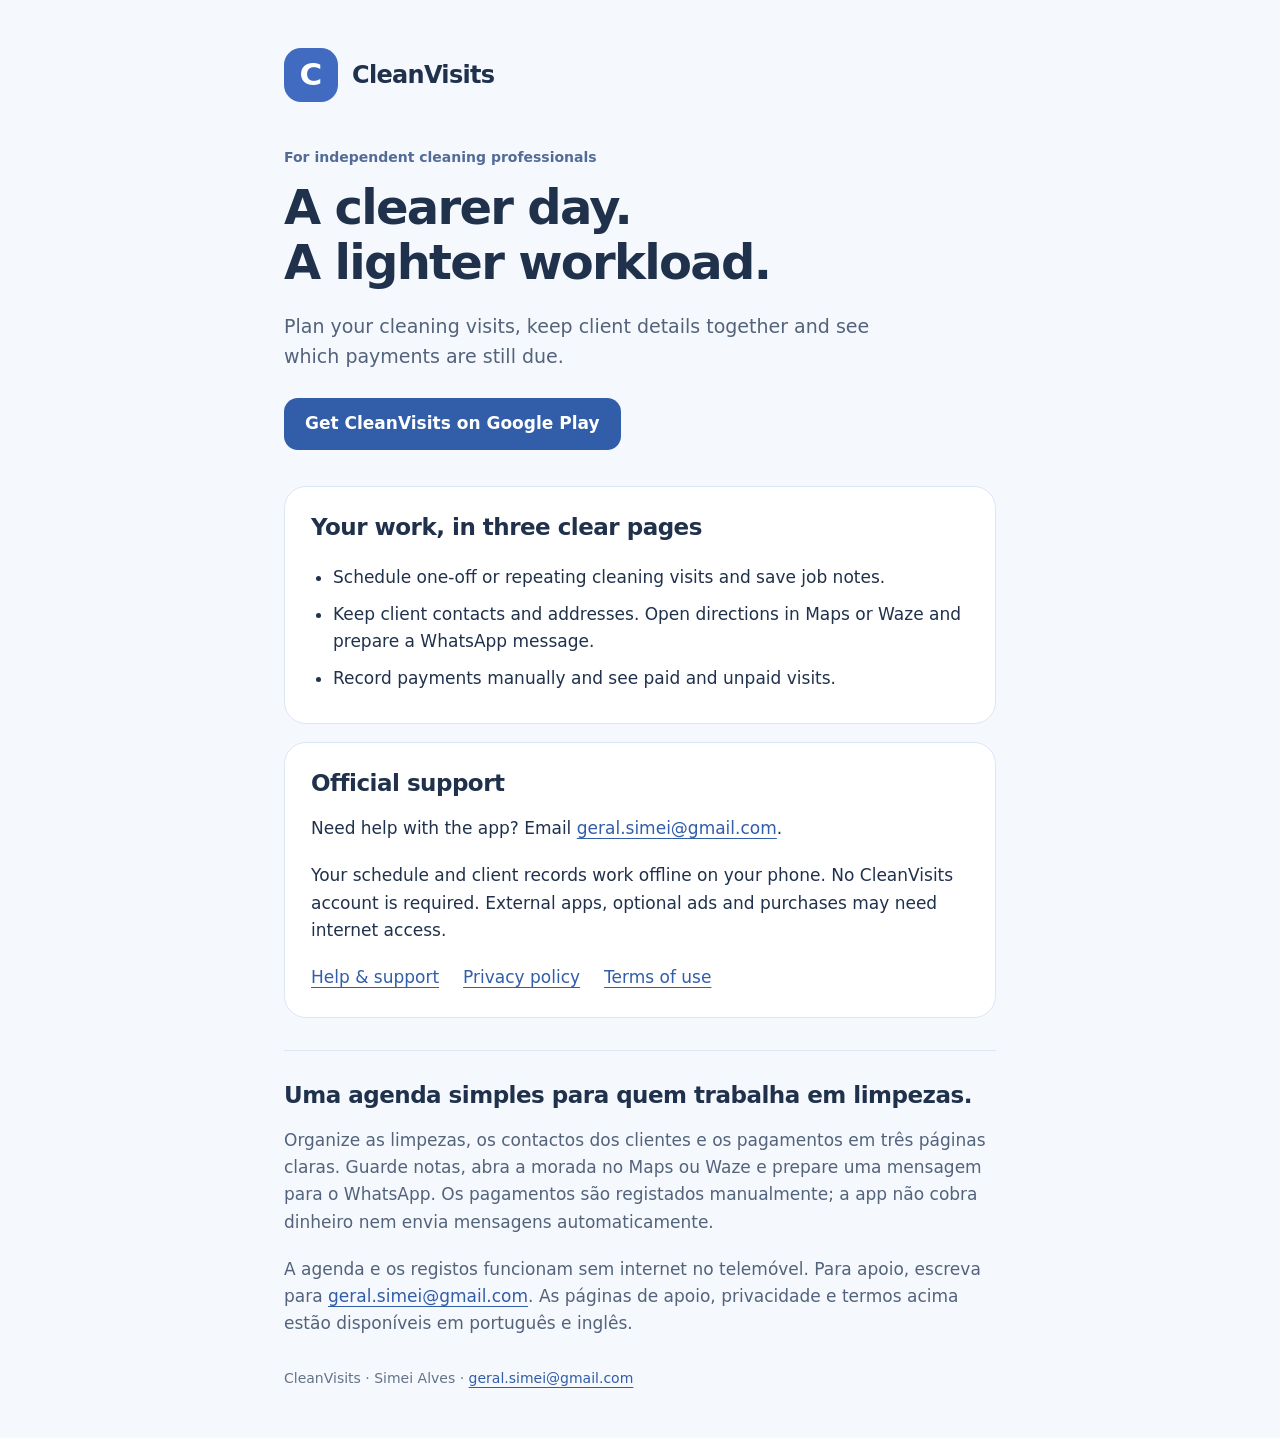
==== cleanvisits/index.html @ 43ae95d6 "Add CleanVisits developer page for Play Store and AdMob" ====
<!doctype html>
<html lang="en">
<head>
  <meta charset="utf-8">
  <meta name="viewport" content="width=device-width, initial-scale=1">
  <meta name="theme-color" content="#eef4ff">
  <meta name="description" content="CleanVisits helps independent cleaning professionals organise cleaning visits, clients and payments. Official app, support and privacy links.">
  <meta name="color-scheme" content="light">
  <link rel="canonical" href="https://simei-alves.github.io/cleanvisits/">
  <title>CleanVisits — Cleaning planner &amp; support</title>
  <style>
    :root { font: 17px/1.6 system-ui, -apple-system, BlinkMacSystemFont, "Segoe UI", sans-serif; color: #20314c; background: #f5f8fd; }
    * { box-sizing: border-box; }
    body { margin: 0; }
    main { max-width: 760px; margin: 0 auto; padding: 48px 24px; }
    header { display: flex; align-items: center; gap: 14px; margin-bottom: 44px; }
    .mark { display: grid; place-items: center; width: 54px; height: 54px; border-radius: 17px; background: #416bc0; color: white; font-size: 31px; font-weight: 750; }
    .brand { font-size: 24px; font-weight: 750; letter-spacing: -.7px; }
    .eyebrow { color: #526c97; font-size: 14px; margin: 0 0 12px; font-weight: 650; }
    h1 { font-size: clamp(32px, 7vw, 48px); line-height: 1.13; letter-spacing: -1.7px; margin: 0 0 22px; max-width: 620px; }
    h2 { font-size: 23px; line-height: 1.3; letter-spacing: -.5px; margin: 0 0 16px; }
    p { margin: 0 0 20px; }
    .intro { max-width: 620px; color: #53637b; font-size: 19px; }
    .download { display: inline-flex; align-items: center; min-height: 52px; padding: 12px 21px; border-radius: 14px; background: #315da9; color: white; text-decoration: none; font-weight: 650; margin: 6px 0 36px; }
    .download:hover { background: #244b8d; }
    section { background: #fff; border: 1px solid #dde6f4; padding: 26px; border-radius: 22px; margin: 0 0 18px; }
    ul { padding-left: 22px; margin: 0; }
    li { padding: 5px 0; }
    a { color: #315da9; text-underline-offset: 4px; }
    a:focus-visible { outline: 3px solid #80a7eb; outline-offset: 5px; }
    .links { display: flex; gap: 12px 24px; flex-wrap: wrap; margin-top: 12px; }
    .pt { margin-top: 32px; padding-top: 30px; border-top: 1px solid #dde6f4; color: #53637b; }
    .pt h2 { color: #20314c; }
    footer { color: #657389; font-size: 14px; margin-top: 30px; }
    @media (max-width: 460px) { main { padding: 30px 18px; } header { margin-bottom: 34px; } section { padding: 22px; } }
  </style>
</head>
<body>
<main>
  <header><span class="mark" aria-hidden="true">C</span><span class="brand">CleanVisits</span></header>
  <p class="eyebrow">For independent cleaning professionals</p>
  <h1>A clearer day.<br>A lighter workload.</h1>
  <p class="intro">Plan your cleaning visits, keep client details together and see which payments are still due.</p>
  <a class="download" href="https://play.google.com/store/apps/details?id=app.cleanvisits.mobile">Get CleanVisits on Google Play</a>
  <section aria-labelledby="features">
    <h2 id="features">Your work, in three clear pages</h2>
    <ul>
      <li>Schedule one-off or repeating cleaning visits and save job notes.</li>
      <li>Keep client contacts and addresses. Open directions in Maps or Waze and prepare a WhatsApp message.</li>
      <li>Record payments manually and see paid and unpaid visits.</li>
    </ul>
  </section>
  <section aria-labelledby="support">
    <h2 id="support">Official support</h2>
    <p>Need help with the app? Email <a href="mailto:geral.simei@gmail.com">geral.simei@gmail.com</a>.</p>
    <p>Your schedule and client records work offline on your phone. No CleanVisits account is required. External apps, optional ads and purchases may need internet access.</p>
    <nav class="links" aria-label="Support and policies">
      <a href="https://cleanvisits.simei-alves.chatgpt.site/support/">Help &amp; support</a>
      <a href="https://cleanvisits.simei-alves.chatgpt.site/privacy/">Privacy policy</a>
      <a href="https://cleanvisits.simei-alves.chatgpt.site/terms/">Terms of use</a>
    </nav>
  </section>
  <div class="pt" lang="pt-PT">
    <h2>Uma agenda simples para quem trabalha em limpezas.</h2>
    <p>Organize as limpezas, os contactos dos clientes e os pagamentos em três páginas claras. Guarde notas, abra a morada no Maps ou Waze e prepare uma mensagem para o WhatsApp. Os pagamentos são registados manualmente; a app não cobra dinheiro nem envia mensagens automaticamente.</p>
    <p>A agenda e os registos funcionam sem internet no telemóvel. Para apoio, escreva para <a href="mailto:geral.simei@gmail.com">geral.simei@gmail.com</a>. As páginas de apoio, privacidade e termos acima estão disponíveis em português e inglês.</p>
  </div>
  <footer>CleanVisits · Simei Alves · <a href="mailto:geral.simei@gmail.com">geral.simei@gmail.com</a></footer>
</main>
</body>
</html>
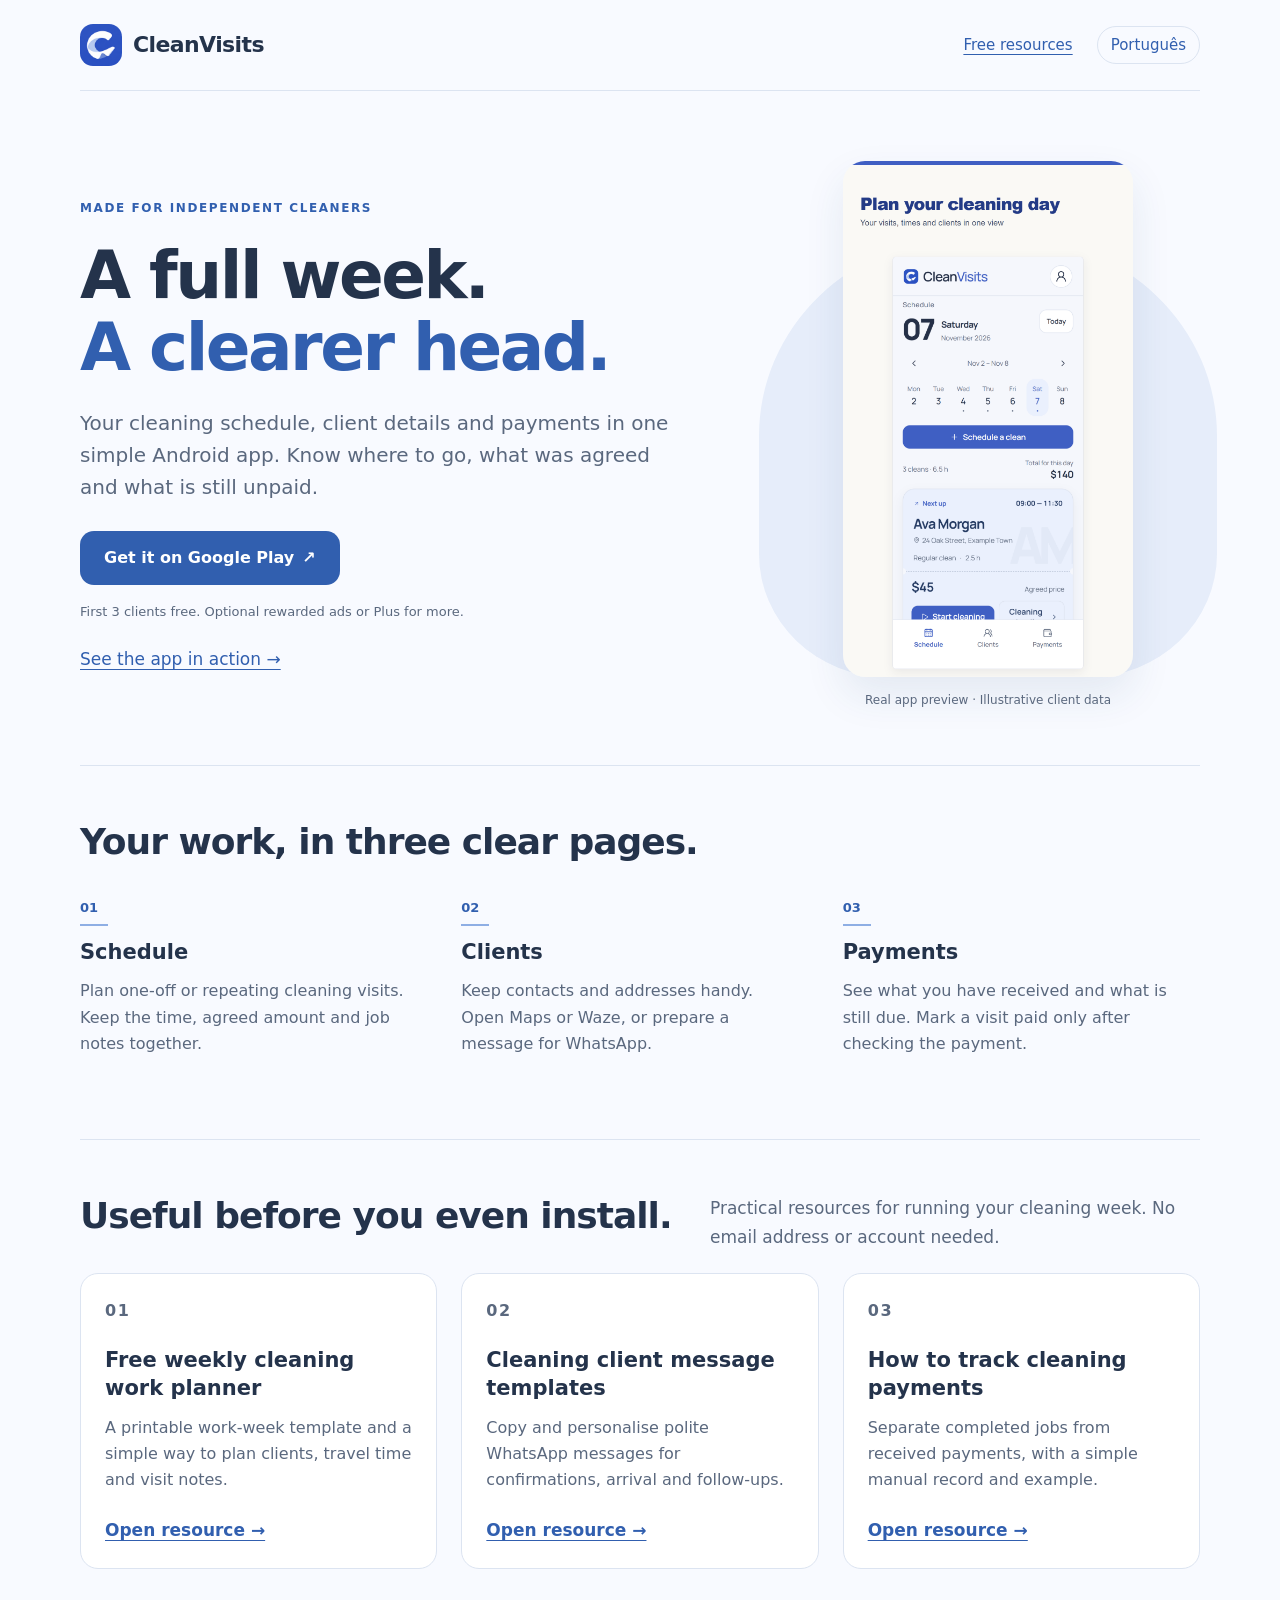
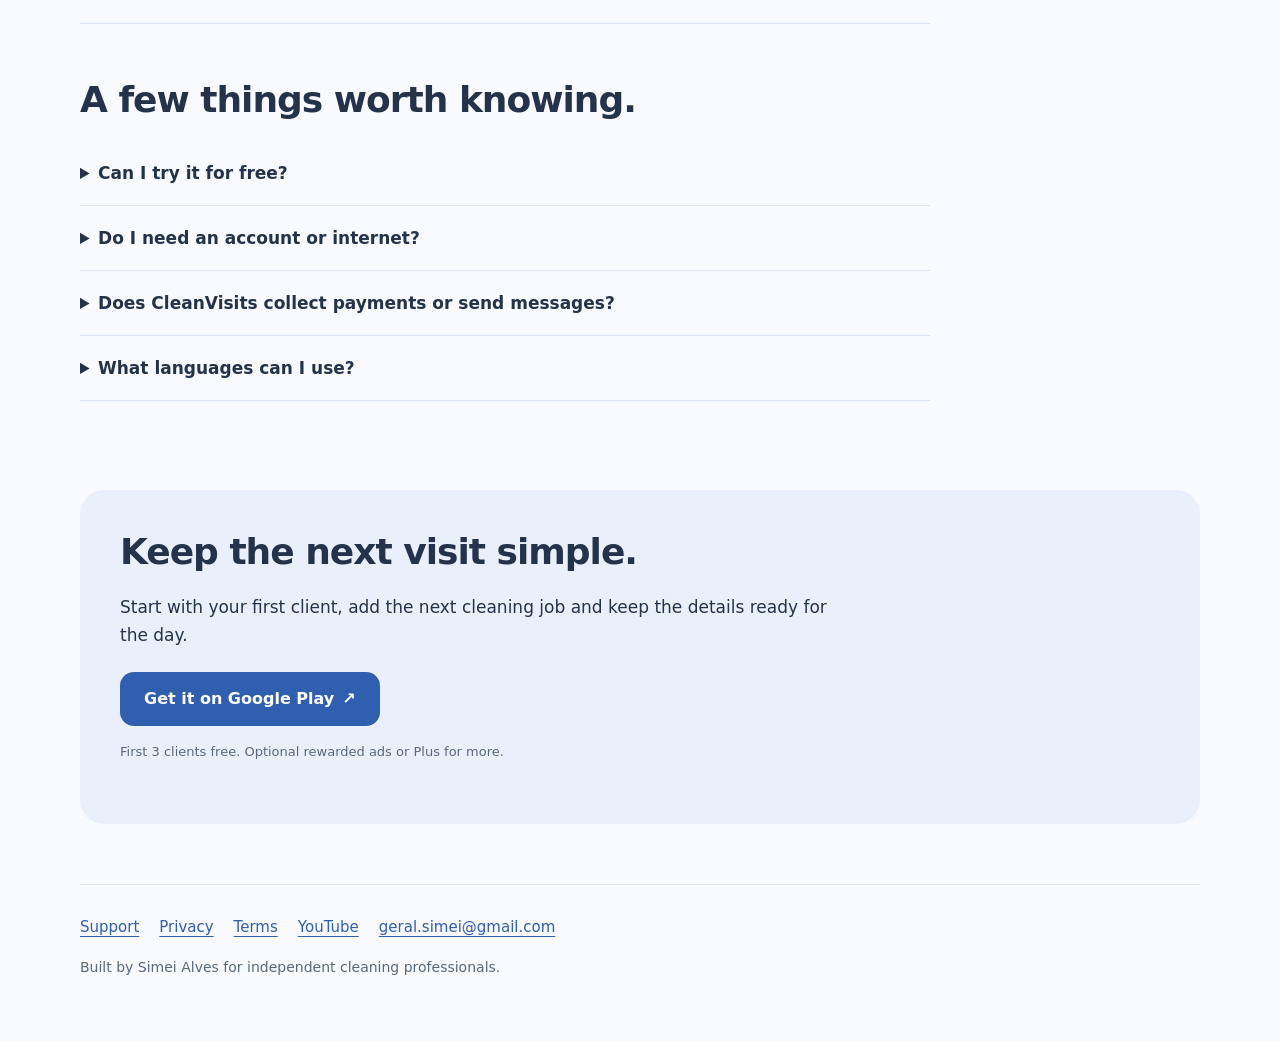
==== commit 14c00e76: "Add bilingual CleanVisits resources and organic install paths" ====
--- a/cleanvisits/index.html
+++ b/cleanvisits/index.html
@@ -1,71 +1 @@
-<!doctype html>
-<html lang="en">
-<head>
-  <meta charset="utf-8">
-  <meta name="viewport" content="width=device-width, initial-scale=1">
-  <meta name="theme-color" content="#eef4ff">
-  <meta name="description" content="CleanVisits helps independent cleaning professionals organise cleaning visits, clients and payments. Official app, support and privacy links.">
-  <meta name="color-scheme" content="light">
-  <link rel="canonical" href="https://simei-alves.github.io/cleanvisits/">
-  <title>CleanVisits — Cleaning planner &amp; support</title>
-  <style>
-    :root { font: 17px/1.6 system-ui, -apple-system, BlinkMacSystemFont, "Segoe UI", sans-serif; color: #20314c; background: #f5f8fd; }
-    * { box-sizing: border-box; }
-    body { margin: 0; }
-    main { max-width: 760px; margin: 0 auto; padding: 48px 24px; }
-    header { display: flex; align-items: center; gap: 14px; margin-bottom: 44px; }
-    .mark { display: grid; place-items: center; width: 54px; height: 54px; border-radius: 17px; background: #416bc0; color: white; font-size: 31px; font-weight: 750; }
-    .brand { font-size: 24px; font-weight: 750; letter-spacing: -.7px; }
-    .eyebrow { color: #526c97; font-size: 14px; margin: 0 0 12px; font-weight: 650; }
-    h1 { font-size: clamp(32px, 7vw, 48px); line-height: 1.13; letter-spacing: -1.7px; margin: 0 0 22px; max-width: 620px; }
-    h2 { font-size: 23px; line-height: 1.3; letter-spacing: -.5px; margin: 0 0 16px; }
-    p { margin: 0 0 20px; }
-    .intro { max-width: 620px; color: #53637b; font-size: 19px; }
-    .download { display: inline-flex; align-items: center; min-height: 52px; padding: 12px 21px; border-radius: 14px; background: #315da9; color: white; text-decoration: none; font-weight: 650; margin: 6px 0 36px; }
-    .download:hover { background: #244b8d; }
-    section { background: #fff; border: 1px solid #dde6f4; padding: 26px; border-radius: 22px; margin: 0 0 18px; }
-    ul { padding-left: 22px; margin: 0; }
-    li { padding: 5px 0; }
-    a { color: #315da9; text-underline-offset: 4px; }
-    a:focus-visible { outline: 3px solid #80a7eb; outline-offset: 5px; }
-    .links { display: flex; gap: 12px 24px; flex-wrap: wrap; margin-top: 12px; }
-    .pt { margin-top: 32px; padding-top: 30px; border-top: 1px solid #dde6f4; color: #53637b; }
-    .pt h2 { color: #20314c; }
-    footer { color: #657389; font-size: 14px; margin-top: 30px; }
-    @media (max-width: 460px) { main { padding: 30px 18px; } header { margin-bottom: 34px; } section { padding: 22px; } }
-  </style>
-</head>
-<body>
-<main>
-  <header><span class="mark" aria-hidden="true">C</span><span class="brand">CleanVisits</span></header>
-  <p class="eyebrow">For independent cleaning professionals</p>
-  <h1>A clearer day.<br>A lighter workload.</h1>
-  <p class="intro">Plan your cleaning visits, keep client details together and see which payments are still due.</p>
-  <a class="download" href="https://play.google.com/store/apps/details?id=app.cleanvisits.mobile">Get CleanVisits on Google Play</a>
-  <section aria-labelledby="features">
-    <h2 id="features">Your work, in three clear pages</h2>
-    <ul>
-      <li>Schedule one-off or repeating cleaning visits and save job notes.</li>
-      <li>Keep client contacts and addresses. Open directions in Maps or Waze and prepare a WhatsApp message.</li>
-      <li>Record payments manually and see paid and unpaid visits.</li>
-    </ul>
-  </section>
-  <section aria-labelledby="support">
-    <h2 id="support">Official support</h2>
-    <p>Need help with the app? Email <a href="mailto:geral.simei@gmail.com">geral.simei@gmail.com</a>.</p>
-    <p>Your schedule and client records work offline on your phone. No CleanVisits account is required. External apps, optional ads and purchases may need internet access.</p>
-    <nav class="links" aria-label="Support and policies">
-      <a href="https://cleanvisits.simei-alves.chatgpt.site/support/">Help &amp; support</a>
-      <a href="https://cleanvisits.simei-alves.chatgpt.site/privacy/">Privacy policy</a>
-      <a href="https://cleanvisits.simei-alves.chatgpt.site/terms/">Terms of use</a>
-    </nav>
-  </section>
-  <div class="pt" lang="pt-PT">
-    <h2>Uma agenda simples para quem trabalha em limpezas.</h2>
-    <p>Organize as limpezas, os contactos dos clientes e os pagamentos em três páginas claras. Guarde notas, abra a morada no Maps ou Waze e prepare uma mensagem para o WhatsApp. Os pagamentos são registados manualmente; a app não cobra dinheiro nem envia mensagens automaticamente.</p>
-    <p>A agenda e os registos funcionam sem internet no telemóvel. Para apoio, escreva para <a href="mailto:geral.simei@gmail.com">geral.simei@gmail.com</a>. As páginas de apoio, privacidade e termos acima estão disponíveis em português e inglês.</p>
-  </div>
-  <footer>CleanVisits · Simei Alves · <a href="mailto:geral.simei@gmail.com">geral.simei@gmail.com</a></footer>
-</main>
-</body>
-</html>
+<!doctype html><html lang="en"><head><meta charset="utf-8"><meta name="viewport" content="width=device-width,initial-scale=1"><title>CleanVisits — Cleaning Schedule &amp; Client Planner for Android</title><meta name="description" content="Plan cleaning jobs, organise clients, prepare WhatsApp messages and track manual payments. Try CleanVisits for Android with your first 3 clients free."><meta name="theme-color" content="#f8faff"><link rel="canonical" href="https://simei-alves.github.io/cleanvisits/"><link rel="alternate" hreflang="en" href="https://simei-alves.github.io/cleanvisits/"><link rel="alternate" hreflang="pt-BR" href="https://simei-alves.github.io/cleanvisits/pt-br/"><link rel="alternate" hreflang="x-default" href="https://simei-alves.github.io/cleanvisits/"><meta property="og:type" content="website"><meta property="og:title" content="CleanVisits — Cleaning Schedule &amp; Client Planner for Android"><meta property="og:description" content="Plan cleaning jobs, organise clients, prepare WhatsApp messages and track manual payments. Try CleanVisits for Android with your first 3 clients free."><meta property="og:url" content="https://simei-alves.github.io/cleanvisits/"><meta property="og:image" content="https://simei-alves.github.io/cleanvisits/assets/icon.png"><meta property="og:site_name" content="CleanVisits"><meta name="twitter:card" content="summary"><link rel="icon" href="/cleanvisits/assets/icon.png"><link rel="stylesheet" href="/cleanvisits/assets/site.css"><script type="application/ld+json">{"@context": "https://schema.org", "@type": "SoftwareApplication", "name": "CleanVisits — Cleaning Schedule & Client Planner for Android", "description": "Plan cleaning jobs, organise clients, prepare WhatsApp messages and track manual payments. Try CleanVisits for Android with your first 3 clients free.", "url": "https://simei-alves.github.io/cleanvisits/", "inLanguage": "en", "operatingSystem": "Android", "applicationCategory": "BusinessApplication", "downloadUrl": "https://play.google.com/store/apps/details?id=app.cleanvisits.mobile&referrer=utm_source%3Dcleanvisits_website%26utm_medium%3Dorganic%26utm_campaign%3Devergreen_resources%26utm_content%3Dhome-en", "author": {"@type": "Person", "name": "Simei Alves"}, "offers": {"@type": "Offer", "price": "0", "priceCurrency": "EUR"}}</script><script defer src="/cleanvisits/assets/site.js"></script></head><body><a class="skip" href="#main">Skip to content</a><div class="wrap"><header><a class="brand" href="/cleanvisits/"><img src="/cleanvisits/assets/icon.png" width="42" height="42" alt="">CleanVisits</a><nav aria-label="Main navigation"><a class="guides-nav" href="/cleanvisits/#resources">Free resources</a><a class="language" lang="pt-BR" href="https://simei-alves.github.io/cleanvisits/pt-br/">Português</a></nav></header><main id="main"><section class="hero"><div><p class="eyebrow">Made for independent cleaners</p><h1>A full week.<br><em>A clearer head.</em></h1><p class="lead">Your cleaning schedule, client details and payments in one simple Android app. Know where to go, what was agreed and what is still unpaid.</p><div class="actions"><a class="button" href="https://play.google.com/store/apps/details?id=app.cleanvisits.mobile&amp;referrer=utm_source%3Dcleanvisits_website%26utm_medium%3Dorganic%26utm_campaign%3Devergreen_resources%26utm_content%3Dhome-en">Get it on Google Play <span aria-hidden="true">↗</span></a></div><p class="fine">First 3 clients free. Optional rewarded ads or Plus for more.</p><a href="https://www.youtube.com/watch?v=NJuPcZrZ4kE">See the app in action →</a></div><figure class="showcase"><img src="/cleanvisits/assets/app-en.png" width="1080" height="1920" alt="CleanVisits cleaning schedule showing example visits and times" fetchpriority="high"><figcaption>Real app preview · Illustrative client data</figcaption></figure></section><section class="section"><h2>Your work, in three clear pages.</h2><div class="features"><article class="feature"><span class="number">01</span><h3>Schedule</h3><p>Plan one-off or repeating cleaning visits. Keep the time, agreed amount and job notes together.</p></article><article class="feature"><span class="number">02</span><h3>Clients</h3><p>Keep contacts and addresses handy. Open Maps or Waze, or prepare a message for WhatsApp.</p></article><article class="feature"><span class="number">03</span><h3>Payments</h3><p>See what you have received and what is still due. Mark a visit paid only after checking the payment.</p></article></div></section><section class="section" id="resources"><div class="section-head"><h2>Useful before you even install.</h2><p>Practical resources for running your cleaning week. No email address or account needed.</p></div><div class="resources"><article class="resource"><p class="eyebrow">01</p><h3>Free weekly cleaning work planner</h3><p>A printable work-week template and a simple way to plan clients, travel time and visit notes.</p><a href="/cleanvisits/cleaning-weekly-planner.html">Open resource →</a></article><article class="resource"><p class="eyebrow">02</p><h3>Cleaning client message templates</h3><p>Copy and personalise polite WhatsApp messages for confirmations, arrival and follow-ups.</p><a href="/cleanvisits/cleaning-client-message-templates.html">Open resource →</a></article><article class="resource"><p class="eyebrow">03</p><h3>How to track cleaning payments</h3><p>Separate completed jobs from received payments, with a simple manual record and example.</p><a href="/cleanvisits/track-cleaning-payments.html">Open resource →</a></article></div></section><section class="section faq"><h2>A few things worth knowing.</h2><details><summary>Can I try it for free?</summary><p>Yes. Start with 3 clients free. Additional clients can be unlocked with optional rewarded ads when available, or with Plus. Plus removes ads and unlocks all features. Check Google Play for the current local subscription price.</p></details><details><summary>Do I need an account or internet?</summary><p>No CleanVisits account is required. Your schedule and client records work offline on your phone. Ads, subscriptions, navigation and WhatsApp may need internet access or another app.</p></details><details><summary>Does CleanVisits collect payments or send messages?</summary><p>Payments are recorded manually. CleanVisits does not charge clients. WhatsApp messages are prepared for you to review and send yourself.</p></details><details><summary>What languages can I use?</summary><p>The app includes 20 interface languages. Choose your language when you first open it, or change it in the profile.</p></details></section><aside class="closing no-print"><h2>Keep the next visit simple.</h2><p>Start with your first client, add the next cleaning job and keep the details ready for the day.</p><a class="button" href="https://play.google.com/store/apps/details?id=app.cleanvisits.mobile&amp;referrer=utm_source%3Dcleanvisits_website%26utm_medium%3Dorganic%26utm_campaign%3Devergreen_resources%26utm_content%3Dhome-bottom-en">Get it on Google Play <span aria-hidden="true">↗</span></a><p class="fine" style="margin-top:15px">First 3 clients free. Optional rewarded ads or Plus for more.</p></aside></main><footer><nav class="footer-links" aria-label="Help and information"><a href="https://cleanvisits.simei-alves.chatgpt.site/support/">Support</a><a href="https://cleanvisits.simei-alves.chatgpt.site/privacy/">Privacy</a><a href="https://cleanvisits.simei-alves.chatgpt.site/terms/">Terms</a><a href="https://www.youtube.com/@CleanVisits">YouTube</a><a href="mailto:geral.simei@gmail.com">geral.simei@gmail.com</a></nav><p>Built by Simei Alves for independent cleaning professionals.</p></footer></div></body></html>
--- a/cleanvisits/assets/site.css
+++ b/cleanvisits/assets/site.css
@@ -0,0 +1,5 @@
+
+:root{font:17px/1.65 system-ui,-apple-system,BlinkMacSystemFont,"Segoe UI",sans-serif;color:#24334b;background:#f8faff;color-scheme:light;--blue:#315faf;--muted:#5a687e;--line:#dce4f1}*{box-sizing:border-box}body{margin:0}a{color:var(--blue);text-underline-offset:4px}a:hover{text-decoration-thickness:2px}a:focus-visible,button:focus-visible,input:focus-visible,textarea:focus-visible{outline:3px solid #648dde;outline-offset:5px}button,input,textarea{font:inherit}button{cursor:pointer}.wrap{width:min(1120px,calc(100% - 48px));margin:auto}.skip{position:absolute;left:20px;top:-100px;background:white;padding:12px;z-index:5}.skip:focus{top:12px}header{display:flex;align-items:center;justify-content:space-between;gap:24px;padding:24px 0;border-bottom:1px solid var(--line)}.brand{display:flex;align-items:center;gap:11px;font-size:22px;font-weight:750;letter-spacing:-.6px;color:inherit;text-decoration:none}.brand img{width:42px;height:42px;border-radius:13px}nav{display:flex;align-items:center;gap:24px;font-size:15px}.language{border:1px solid var(--line);border-radius:99px;padding:6px 13px;text-decoration:none}.eyebrow{font-size:12px;font-weight:750;letter-spacing:1.6px;color:var(--blue);text-transform:uppercase}.hero{display:grid;grid-template-columns:1.2fr .8fr;gap:60px;align-items:center;padding:70px 0 55px}h1{font-size:clamp(38px,5.3vw,66px);line-height:1.08;letter-spacing:-2.5px;margin:16px 0 24px}h1 em{font-style:normal;color:var(--blue)}h2{font-size:clamp(27px,3vw,36px);line-height:1.2;letter-spacing:-1px;margin:0 0 20px}h3{font-size:21px;line-height:1.35;margin:12px 0}p{margin:0 0 22px}.lead{font-size:20px;line-height:1.6;color:var(--muted);max-width:590px}.button{display:inline-flex;align-items:center;justify-content:center;gap:8px;min-height:54px;border:1px solid transparent;border-radius:14px;padding:13px 23px;font-size:16px;font-weight:700;text-decoration:none;background:var(--blue);color:white;transition:transform .18s,background .18s}.button:hover{background:#254b8d;transform:translateY(-2px)}.button.secondary{background:white;border-color:var(--line);color:var(--blue)}.actions{display:flex;align-items:center;gap:12px;flex-wrap:wrap;margin:28px 0 16px}.fine{font-size:13px;color:var(--muted)}.showcase{margin:0;text-align:center;position:relative}.showcase:before{content:"";position:absolute;inset:14% -4% 6%;border-radius:45% 45% 28% 28%;background:#e6edfa;z-index:-1}.showcase img{width:min(100%,290px);height:auto;display:block;margin:auto;border-radius:22px;box-shadow:0 18px 40px #24477818}.showcase figcaption{font-size:12px;margin-top:14px;color:var(--muted)}.section{padding:54px 0;border-top:1px solid var(--line)}.section-head{display:flex;justify-content:space-between;align-items:start;gap:30px}.section-head p{max-width:490px;color:var(--muted)}.features,.resources{display:grid;grid-template-columns:repeat(3,1fr);gap:24px}.feature{padding:8px 20px 6px 0}.number{font-size:13px;font-weight:750;color:var(--blue);display:inline-block;border-bottom:2px solid #8eaee4;padding-bottom:6px;min-width:28px}.feature p,.resource p{color:var(--muted);font-size:16px}.resource{background:white;border:1px solid var(--line);border-radius:18px;padding:24px}.resource a{font-weight:700}.video-link{display:flex;justify-content:space-between;align-items:center;gap:25px;padding:28px 32px;border-radius:18px;background:#eaf0fb;margin:32px 0}.video-link p{margin-bottom:0}.video-link a{white-space:nowrap}.faq{max-width:850px}details{padding:18px 0;border-bottom:1px solid var(--line)}summary{cursor:pointer;font-weight:650}details p{margin:14px 0 4px;color:var(--muted)}.closing{border-radius:24px;background:#eaf0fb;padding:40px;margin:35px 0 60px}.closing h2{max-width:720px}.closing p{max-width:730px}footer{border-top:1px solid var(--line);padding:30px 0 40px;color:var(--muted);font-size:14px}.footer-links{display:flex;gap:20px;flex-wrap:wrap;margin-bottom:16px}.article{max-width:810px;margin:0 auto;padding:40px 0 50px}.breadcrumbs{font-size:14px;color:var(--muted)}.article h1{font-size:clamp(36px,4.7vw,54px);letter-spacing:-1.8px;margin:24px 0}.article h2{margin:42px 0 16px;font-size:28px}.article li{padding:5px 0}.article .intro{font-size:20px;color:var(--muted)}.callout{padding:23px 26px;background:#eaf0fb;border-radius:16px;margin:26px 0}.callout p:last-child{margin-bottom:0}.tool{padding:24px;border:1px solid var(--line);border-radius:18px;background:white;margin:28px 0}.tool p{font-size:15px;color:var(--muted)}.fields{display:grid;grid-template-columns:1fr 1fr;gap:15px;margin:18px 0}label{display:block;font-size:14px;font-weight:650}input,textarea{display:block;width:100%;border:1px solid #aab9cf;border-radius:9px;padding:10px 12px;background:white;color:#24334b;margin-top:6px}textarea{resize:vertical;min-height:140px;font-size:16px;line-height:1.6}.template{padding-top:20px;border-top:1px solid var(--line);margin-top:24px}.template h3{font-size:18px}.copy-status{display:block;font-size:14px;color:#285f4e;min-height:24px;margin-top:8px}.table-wrap{overflow-x:auto}table{width:100%;border-collapse:collapse;font-size:14px;margin:20px 0}th{text-align:left;background:#edf2fa}th,td{padding:12px 9px;border:1px solid #d3ddeb;vertical-align:top}td.blank{height:60px}.sheet{margin-top:26px}.sheet .name-line{display:block;border-bottom:1px solid #8796aa;min-height:30px}.print-only{display:none}.example{font-size:14px;color:var(--muted)}.related{display:flex;gap:18px;flex-wrap:wrap;margin:25px 0}.nudge{border-left:3px solid #7d9ed8;padding-left:20px}.tip-title{font-weight:750;color:var(--blue)}
+@media(max-width:760px){.hero{grid-template-columns:1fr;gap:36px;padding-top:40px}.hero h1{max-width:570px}.showcase img{max-width:240px}.showcase:before{inset:10% 12% 5%}.features,.resources{grid-template-columns:1fr}.feature{border-bottom:1px solid var(--line);padding:8px 0 15px}.section-head{display:block}.video-link{display:block;padding:24px}.video-link a{display:inline-block;margin-top:16px}.closing{padding:28px}.fields{grid-template-columns:1fr}nav{gap:13px}nav .guides-nav{display:none}.wrap{width:calc(100% - 36px)}h1{letter-spacing:-1.5px}.article{padding-top:28px}.tool{padding:18px}}
+@media(prefers-reduced-motion:reduce){*{transition:none!important;scroll-behavior:auto!important}.button:hover{transform:none}}
+@media print{header,footer,.skip,.no-print,.article>p,.article>h1,.breadcrumbs,.article>section:not(.tool),.closing,.related,.article>h2,.article>ol,.article>.callout,.article>.nudge{display:none!important}body{background:white;color:black;font:12px/1.4 Arial}.wrap{width:100%}.article{max-width:none;padding:0}.tool{padding:0;margin:0;border:0}.tool>p,.tool>.actions,.tool>h2{display:none}.print-only{display:block}th,td{border:1px solid #777;padding:10px 6px}.sheet{margin:0}a{color:black}.name-line{height:30px}@page{size:A4 landscape;margin:14mm}}
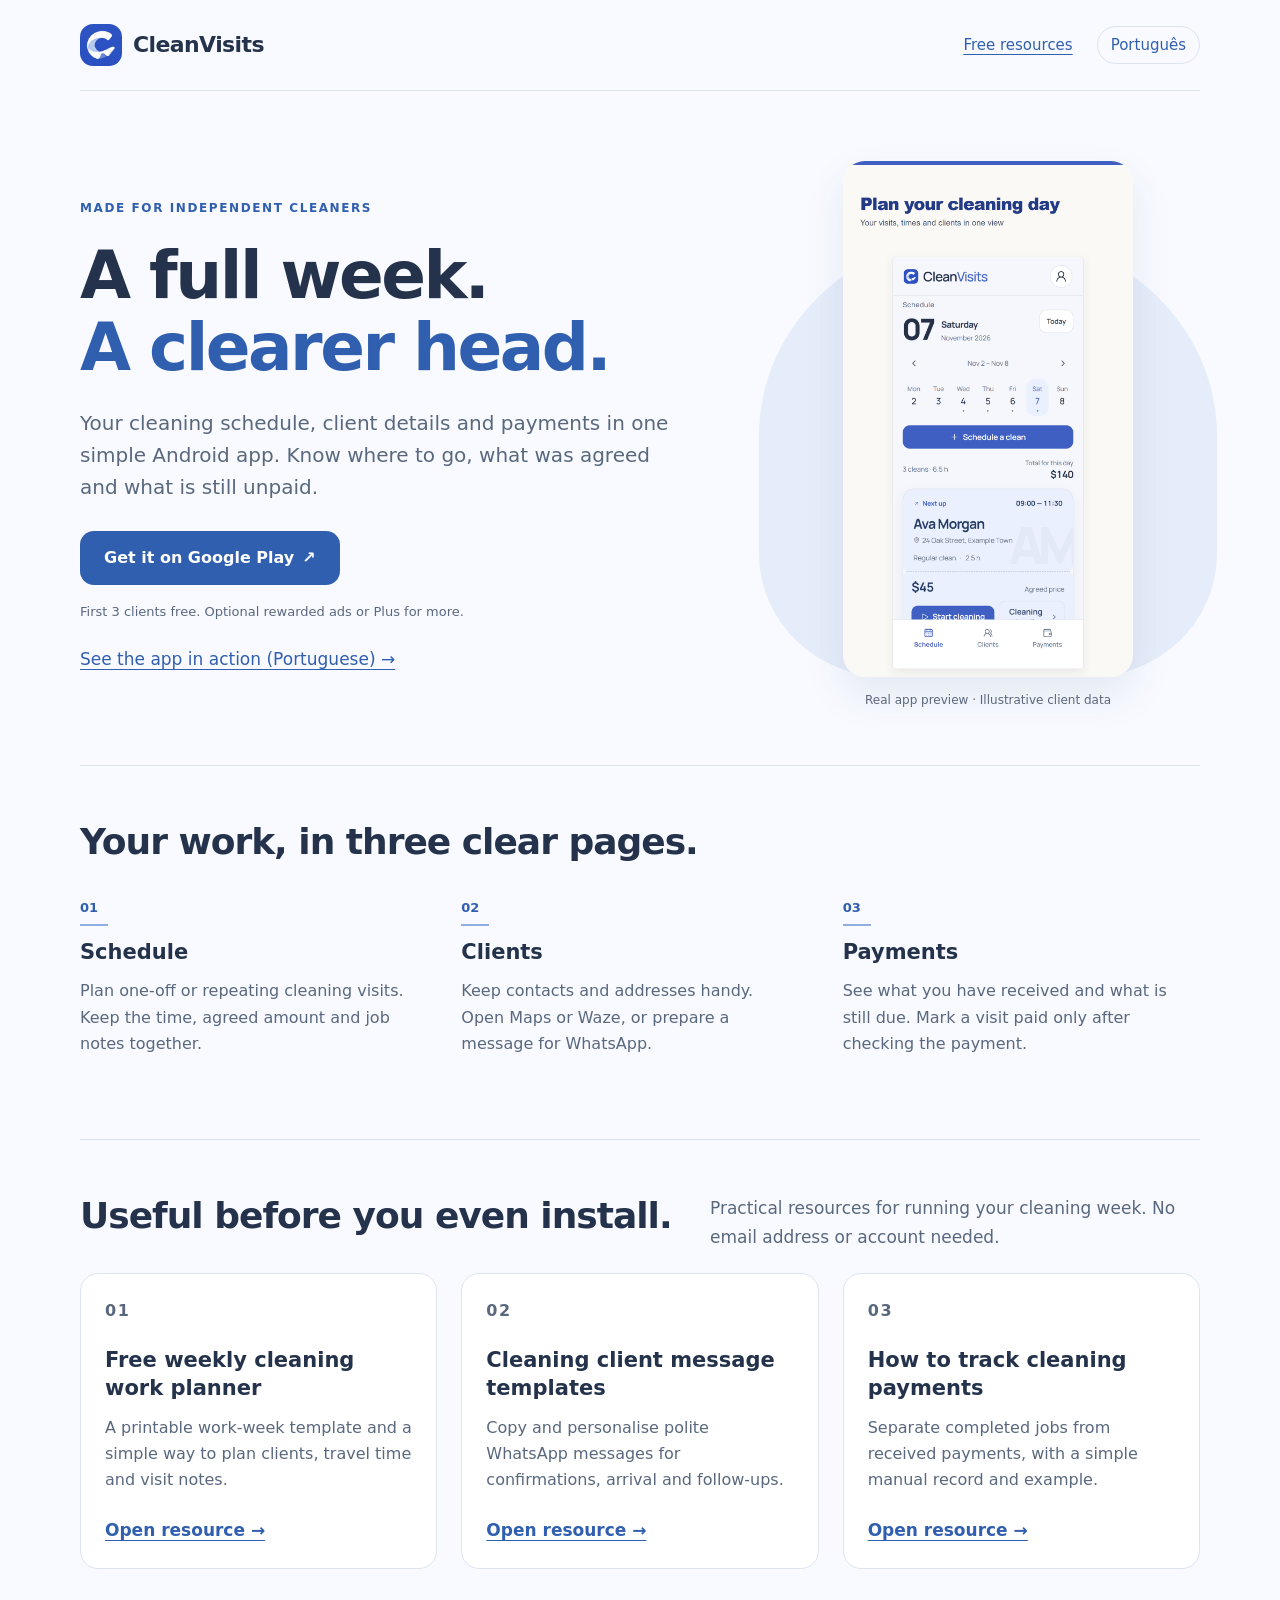
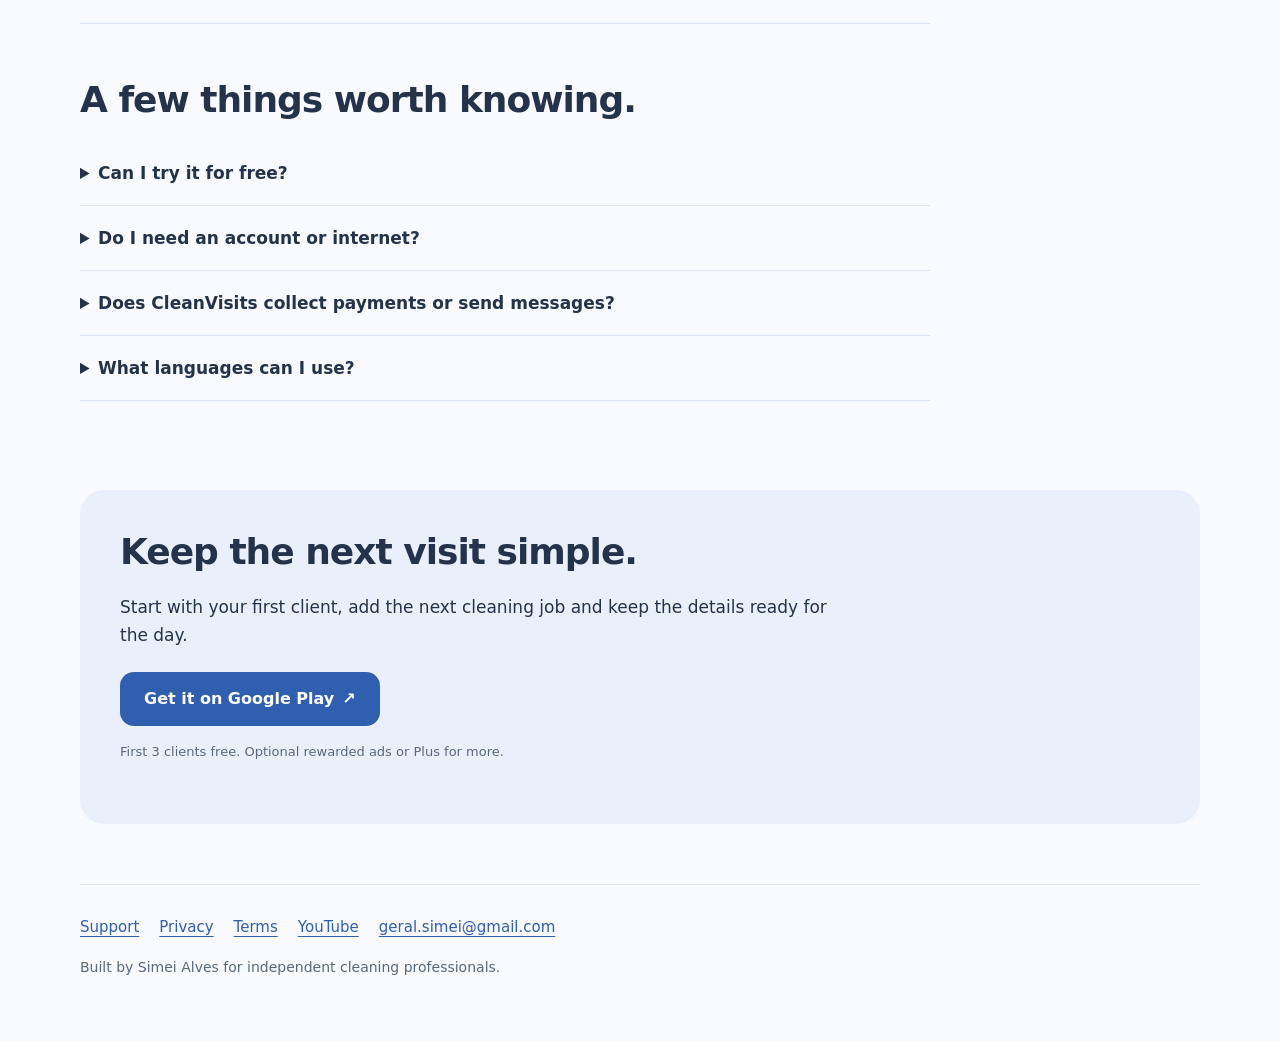
==== commit a88e1536: "Add scoped Google Search Console verification" ====
--- a/cleanvisits/index.html
+++ b/cleanvisits/index.html
@@ -1 +1 @@
-<!doctype html><html lang="en"><head><meta charset="utf-8"><meta name="viewport" content="width=device-width,initial-scale=1"><title>CleanVisits — Cleaning Schedule &amp; Client Planner for Android</title><meta name="description" content="Plan cleaning jobs, organise clients, prepare WhatsApp messages and track manual payments. Try CleanVisits for Android with your first 3 clients free."><meta name="theme-color" content="#f8faff"><link rel="canonical" href="https://simei-alves.github.io/cleanvisits/"><link rel="alternate" hreflang="en" href="https://simei-alves.github.io/cleanvisits/"><link rel="alternate" hreflang="pt-BR" href="https://simei-alves.github.io/cleanvisits/pt-br/"><link rel="alternate" hreflang="x-default" href="https://simei-alves.github.io/cleanvisits/"><meta property="og:type" content="website"><meta property="og:title" content="CleanVisits — Cleaning Schedule &amp; Client Planner for Android"><meta property="og:description" content="Plan cleaning jobs, organise clients, prepare WhatsApp messages and track manual payments. Try CleanVisits for Android with your first 3 clients free."><meta property="og:url" content="https://simei-alves.github.io/cleanvisits/"><meta property="og:image" content="https://simei-alves.github.io/cleanvisits/assets/icon.png"><meta property="og:site_name" content="CleanVisits"><meta name="twitter:card" content="summary"><link rel="icon" href="/cleanvisits/assets/icon.png"><link rel="stylesheet" href="/cleanvisits/assets/site.css"><script type="application/ld+json">{"@context": "https://schema.org", "@type": "SoftwareApplication", "name": "CleanVisits — Cleaning Schedule & Client Planner for Android", "description": "Plan cleaning jobs, organise clients, prepare WhatsApp messages and track manual payments. Try CleanVisits for Android with your first 3 clients free.", "url": "https://simei-alves.github.io/cleanvisits/", "inLanguage": "en", "operatingSystem": "Android", "applicationCategory": "BusinessApplication", "downloadUrl": "https://play.google.com/store/apps/details?id=app.cleanvisits.mobile&referrer=utm_source%3Dcleanvisits_website%26utm_medium%3Dorganic%26utm_campaign%3Devergreen_resources%26utm_content%3Dhome-en", "author": {"@type": "Person", "name": "Simei Alves"}, "offers": {"@type": "Offer", "price": "0", "priceCurrency": "EUR"}}</script><script defer src="/cleanvisits/assets/site.js"></script></head><body><a class="skip" href="#main">Skip to content</a><div class="wrap"><header><a class="brand" href="/cleanvisits/"><img src="/cleanvisits/assets/icon.png" width="42" height="42" alt="">CleanVisits</a><nav aria-label="Main navigation"><a class="guides-nav" href="/cleanvisits/#resources">Free resources</a><a class="language" lang="pt-BR" href="https://simei-alves.github.io/cleanvisits/pt-br/">Português</a></nav></header><main id="main"><section class="hero"><div><p class="eyebrow">Made for independent cleaners</p><h1>A full week.<br><em>A clearer head.</em></h1><p class="lead">Your cleaning schedule, client details and payments in one simple Android app. Know where to go, what was agreed and what is still unpaid.</p><div class="actions"><a class="button" href="https://play.google.com/store/apps/details?id=app.cleanvisits.mobile&amp;referrer=utm_source%3Dcleanvisits_website%26utm_medium%3Dorganic%26utm_campaign%3Devergreen_resources%26utm_content%3Dhome-en">Get it on Google Play <span aria-hidden="true">↗</span></a></div><p class="fine">First 3 clients free. Optional rewarded ads or Plus for more.</p><a href="https://www.youtube.com/watch?v=NJuPcZrZ4kE">See the app in action →</a></div><figure class="showcase"><img src="/cleanvisits/assets/app-en.png" width="1080" height="1920" alt="CleanVisits cleaning schedule showing example visits and times" fetchpriority="high"><figcaption>Real app preview · Illustrative client data</figcaption></figure></section><section class="section"><h2>Your work, in three clear pages.</h2><div class="features"><article class="feature"><span class="number">01</span><h3>Schedule</h3><p>Plan one-off or repeating cleaning visits. Keep the time, agreed amount and job notes together.</p></article><article class="feature"><span class="number">02</span><h3>Clients</h3><p>Keep contacts and addresses handy. Open Maps or Waze, or prepare a message for WhatsApp.</p></article><article class="feature"><span class="number">03</span><h3>Payments</h3><p>See what you have received and what is still due. Mark a visit paid only after checking the payment.</p></article></div></section><section class="section" id="resources"><div class="section-head"><h2>Useful before you even install.</h2><p>Practical resources for running your cleaning week. No email address or account needed.</p></div><div class="resources"><article class="resource"><p class="eyebrow">01</p><h3>Free weekly cleaning work planner</h3><p>A printable work-week template and a simple way to plan clients, travel time and visit notes.</p><a href="/cleanvisits/cleaning-weekly-planner.html">Open resource →</a></article><article class="resource"><p class="eyebrow">02</p><h3>Cleaning client message templates</h3><p>Copy and personalise polite WhatsApp messages for confirmations, arrival and follow-ups.</p><a href="/cleanvisits/cleaning-client-message-templates.html">Open resource →</a></article><article class="resource"><p class="eyebrow">03</p><h3>How to track cleaning payments</h3><p>Separate completed jobs from received payments, with a simple manual record and example.</p><a href="/cleanvisits/track-cleaning-payments.html">Open resource →</a></article></div></section><section class="section faq"><h2>A few things worth knowing.</h2><details><summary>Can I try it for free?</summary><p>Yes. Start with 3 clients free. Additional clients can be unlocked with optional rewarded ads when available, or with Plus. Plus removes ads and unlocks all features. Check Google Play for the current local subscription price.</p></details><details><summary>Do I need an account or internet?</summary><p>No CleanVisits account is required. Your schedule and client records work offline on your phone. Ads, subscriptions, navigation and WhatsApp may need internet access or another app.</p></details><details><summary>Does CleanVisits collect payments or send messages?</summary><p>Payments are recorded manually. CleanVisits does not charge clients. WhatsApp messages are prepared for you to review and send yourself.</p></details><details><summary>What languages can I use?</summary><p>The app includes 20 interface languages. Choose your language when you first open it, or change it in the profile.</p></details></section><aside class="closing no-print"><h2>Keep the next visit simple.</h2><p>Start with your first client, add the next cleaning job and keep the details ready for the day.</p><a class="button" href="https://play.google.com/store/apps/details?id=app.cleanvisits.mobile&amp;referrer=utm_source%3Dcleanvisits_website%26utm_medium%3Dorganic%26utm_campaign%3Devergreen_resources%26utm_content%3Dhome-bottom-en">Get it on Google Play <span aria-hidden="true">↗</span></a><p class="fine" style="margin-top:15px">First 3 clients free. Optional rewarded ads or Plus for more.</p></aside></main><footer><nav class="footer-links" aria-label="Help and information"><a href="https://cleanvisits.simei-alves.chatgpt.site/support/">Support</a><a href="https://cleanvisits.simei-alves.chatgpt.site/privacy/">Privacy</a><a href="https://cleanvisits.simei-alves.chatgpt.site/terms/">Terms</a><a href="https://www.youtube.com/@CleanVisits">YouTube</a><a href="mailto:geral.simei@gmail.com">geral.simei@gmail.com</a></nav><p>Built by Simei Alves for independent cleaning professionals.</p></footer></div></body></html>+<!doctype html><html lang="en"><head><meta charset="utf-8"><meta name="viewport" content="width=device-width,initial-scale=1"><title>CleanVisits — Cleaning Schedule &amp; Client Planner for Android</title><meta name="description" content="Plan cleaning jobs, organise clients, prepare WhatsApp messages and track manual payments. Try CleanVisits for Android with your first 3 clients free."><meta name="theme-color" content="#f8faff"><link rel="canonical" href="https://simei-alves.github.io/cleanvisits/"><link rel="alternate" hreflang="en" href="https://simei-alves.github.io/cleanvisits/"><link rel="alternate" hreflang="pt-BR" href="https://simei-alves.github.io/cleanvisits/pt-br/"><link rel="alternate" hreflang="x-default" href="https://simei-alves.github.io/cleanvisits/"><meta property="og:type" content="website"><meta property="og:title" content="CleanVisits — Cleaning Schedule &amp; Client Planner for Android"><meta property="og:description" content="Plan cleaning jobs, organise clients, prepare WhatsApp messages and track manual payments. Try CleanVisits for Android with your first 3 clients free."><meta property="og:url" content="https://simei-alves.github.io/cleanvisits/"><meta property="og:image" content="https://simei-alves.github.io/cleanvisits/assets/icon.png"><meta property="og:site_name" content="CleanVisits"><meta name="twitter:card" content="summary"><link rel="icon" href="/cleanvisits/assets/icon.png"><link rel="stylesheet" href="/cleanvisits/assets/site.css"><script type="application/ld+json">{"@context": "https://schema.org", "@type": "SoftwareApplication", "name": "CleanVisits — Cleaning Schedule & Client Planner for Android", "description": "Plan cleaning jobs, organise clients, prepare WhatsApp messages and track manual payments. Try CleanVisits for Android with your first 3 clients free.", "url": "https://simei-alves.github.io/cleanvisits/", "inLanguage": "en", "operatingSystem": "Android", "applicationCategory": "BusinessApplication", "downloadUrl": "https://play.google.com/store/apps/details?id=app.cleanvisits.mobile&referrer=utm_source%3Dcleanvisits_website%26utm_medium%3Dorganic%26utm_campaign%3Devergreen_resources%26utm_content%3Dhome-en", "author": {"@type": "Person", "name": "Simei Alves"}, "offers": {"@type": "Offer", "price": "0", "priceCurrency": "EUR"}}</script><script defer src="/cleanvisits/assets/site.js"></script><meta name="google-site-verification" content="xfqbHqkhNoqQTJRqaFRXbe8_6om6MRQxF9BU3e5AHb0" /></head><body><a class="skip" href="#main">Skip to content</a><div class="wrap"><header><a class="brand" href="/cleanvisits/"><img src="/cleanvisits/assets/icon.png" width="42" height="42" alt="">CleanVisits</a><nav aria-label="Main navigation"><a class="guides-nav" href="/cleanvisits/#resources">Free resources</a><a class="language" lang="pt-BR" href="https://simei-alves.github.io/cleanvisits/pt-br/">Português</a></nav></header><main id="main"><section class="hero"><div><p class="eyebrow">Made for independent cleaners</p><h1>A full week.<br><em>A clearer head.</em></h1><p class="lead">Your cleaning schedule, client details and payments in one simple Android app. Know where to go, what was agreed and what is still unpaid.</p><div class="actions"><a class="button" href="https://play.google.com/store/apps/details?id=app.cleanvisits.mobile&amp;referrer=utm_source%3Dcleanvisits_website%26utm_medium%3Dorganic%26utm_campaign%3Devergreen_resources%26utm_content%3Dhome-en">Get it on Google Play <span aria-hidden="true">↗</span></a></div><p class="fine">First 3 clients free. Optional rewarded ads or Plus for more.</p><a href="https://www.youtube.com/watch?v=NJuPcZrZ4kE">See the app in action (Portuguese) →</a></div><figure class="showcase"><img src="/cleanvisits/assets/app-en.png" width="1080" height="1920" alt="CleanVisits cleaning schedule showing example visits and times" fetchpriority="high"><figcaption>Real app preview · Illustrative client data</figcaption></figure></section><section class="section"><h2>Your work, in three clear pages.</h2><div class="features"><article class="feature"><span class="number">01</span><h3>Schedule</h3><p>Plan one-off or repeating cleaning visits. Keep the time, agreed amount and job notes together.</p></article><article class="feature"><span class="number">02</span><h3>Clients</h3><p>Keep contacts and addresses handy. Open Maps or Waze, or prepare a message for WhatsApp.</p></article><article class="feature"><span class="number">03</span><h3>Payments</h3><p>See what you have received and what is still due. Mark a visit paid only after checking the payment.</p></article></div></section><section class="section" id="resources"><div class="section-head"><h2>Useful before you even install.</h2><p>Practical resources for running your cleaning week. No email address or account needed.</p></div><div class="resources"><article class="resource"><p class="eyebrow">01</p><h3>Free weekly cleaning work planner</h3><p>A printable work-week template and a simple way to plan clients, travel time and visit notes.</p><a href="/cleanvisits/cleaning-weekly-planner.html">Open resource →</a></article><article class="resource"><p class="eyebrow">02</p><h3>Cleaning client message templates</h3><p>Copy and personalise polite WhatsApp messages for confirmations, arrival and follow-ups.</p><a href="/cleanvisits/cleaning-client-message-templates.html">Open resource →</a></article><article class="resource"><p class="eyebrow">03</p><h3>How to track cleaning payments</h3><p>Separate completed jobs from received payments, with a simple manual record and example.</p><a href="/cleanvisits/track-cleaning-payments.html">Open resource →</a></article></div></section><section class="section faq"><h2>A few things worth knowing.</h2><details><summary>Can I try it for free?</summary><p>Yes. Start with 3 clients free. Additional clients can be unlocked with optional rewarded ads when available, or with Plus. Plus removes ads and unlocks all features. Check Google Play for the current local subscription price.</p></details><details><summary>Do I need an account or internet?</summary><p>No CleanVisits account is required. Your schedule and client records work offline on your phone. Ads, subscriptions, navigation and WhatsApp may need internet access or another app.</p></details><details><summary>Does CleanVisits collect payments or send messages?</summary><p>Payments are recorded manually. CleanVisits does not charge clients. WhatsApp messages are prepared for you to review and send yourself.</p></details><details><summary>What languages can I use?</summary><p>The app includes 20 interface languages. Choose your language when you first open it, or change it in the profile.</p></details></section><aside class="closing no-print"><h2>Keep the next visit simple.</h2><p>Start with your first client, add the next cleaning job and keep the details ready for the day.</p><a class="button" href="https://play.google.com/store/apps/details?id=app.cleanvisits.mobile&amp;referrer=utm_source%3Dcleanvisits_website%26utm_medium%3Dorganic%26utm_campaign%3Devergreen_resources%26utm_content%3Dhome-bottom-en">Get it on Google Play <span aria-hidden="true">↗</span></a><p class="fine" style="margin-top:15px">First 3 clients free. Optional rewarded ads or Plus for more.</p></aside></main><footer><nav class="footer-links" aria-label="Help and information"><a href="https://cleanvisits.simei-alves.chatgpt.site/support/">Support</a><a href="https://cleanvisits.simei-alves.chatgpt.site/privacy/">Privacy</a><a href="https://cleanvisits.simei-alves.chatgpt.site/terms/">Terms</a><a href="https://www.youtube.com/@CleanVisits">YouTube</a><a href="mailto:geral.simei@gmail.com">geral.simei@gmail.com</a></nav><p>Built by Simei Alves for independent cleaning professionals.</p></footer></div></body></html>
